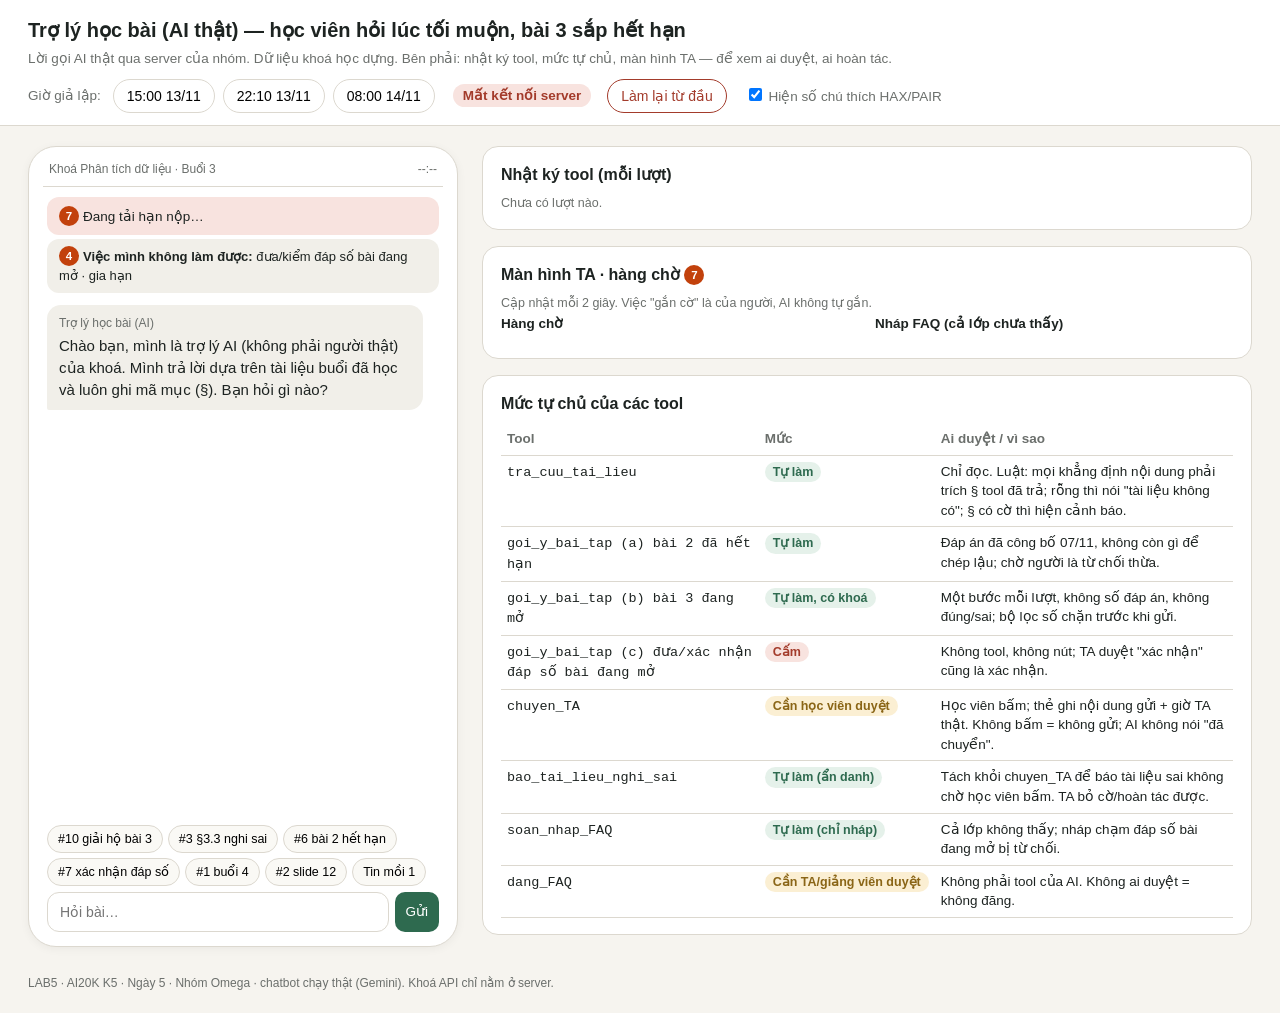
==== src/chatbot.html @ 08558491 "demo" ====
<!doctype html>
<html lang="vi"><head><meta charset="utf-8"><meta name="viewport" content="width=device-width,initial-scale=1">
<title>Trợ lý học bài · T2 Giáo dục · AI thật</title>
<link rel="stylesheet" href="chatbot.css">
</head>
<body>
<header>
 <h1>Trợ lý học bài (AI thật) — học viên hỏi lúc tối muộn, bài 3 sắp hết hạn</h1>
 <div class="sub">Lời gọi AI thật qua server của nhóm. Dữ liệu khoá học dựng. Bên phải: nhật ký tool, mức tự chủ, màn hình TA — để xem ai duyệt, ai hoàn tác.</div>
 <div class="toggle">
  <span>Giờ giả lập:</span>
  <button data-clock="2026-11-13T15:00">15:00 13/11</button>
  <button data-clock="2026-11-13T22:10">22:10 13/11</button>
  <button data-clock="2026-11-14T08:00">08:00 14/11</button>
  <span id="modelbadge" style="margin-left:10px"></span>
  <button class="reset" id="reset">Làm lại từ đầu</button>
  <span style="margin-left:10px"><label><input type="checkbox" id="ann" checked> Hiện số chú thích HAX/PAIR</label></span>
 </div>
</header>
<main>
 <section class="phone">
  <div class="bar"><span>Khoá Phân tích dữ liệu · Buổi 3</span><span id="clock">--:--</span></div>
  <div class="trip" id="deadline"><span class="n">7</span>Đang tải hạn nộp…</div>
  <div class="fixed"><span class="n">4</span><b>Việc mình không làm được:</b> đưa/kiểm đáp số bài đang mở · gia hạn</div>
  <div class="chat" id="chat"></div>
  <div class="sugg" id="sugg"></div>
  <form class="composer" id="form"><input id="msg" placeholder="Hỏi bài…" autocomplete="off" maxlength="1500"><button class="btn pri" id="send" type="submit">Gửi</button></form>
 </section>
 <aside>
  <div class="panel"><h2>Nhật ký tool (mỗi lượt)</h2><div class="log" id="log"><span class="hint">Chưa có lượt nào.</span></div></div>
  <div class="panel"><h2>Màn hình TA · hàng chờ <span class="n">7</span></h2>
   <div class="hint">Cập nhật mỗi 2 giây. Việc "gắn cờ" là của người, AI không tự gắn.</div>
   <div class="row2"><div><b style="font-size:13.5px">Hàng chờ</b><div id="queue"></div></div><div><b style="font-size:13.5px">Nháp FAQ (cả lớp chưa thấy)</b><div id="faq"></div></div></div>
   <div class="hint" id="flagsline" style="margin-top:8px"></div>
  </div>
  <div class="panel"><h2>Mức tự chủ của các tool</h2>
   <table><tr><th>Tool</th><th>Mức</th><th>Ai duyệt / vì sao</th></tr><tbody id="tools"></tbody></table></div>
 </aside>
</main>
<div class="foot">LAB5 · AI20K K5 · Ngày 5 · Nhóm Omega · chatbot chạy thật (Gemini). Khoá API chỉ nằm ở server.</div>
<div class="modal" id="modal"><div class="card"><b id="mtitle"></b><div id="mflag"></div><div class="verb" id="mtext"></div><div class="btns"><button class="btn" id="mclose">Đóng</button></div></div></div>
<script src="chatbot.js"></script>
</body></html>
---- src/chatbot.css ----
:root{--ink:#1d2321;--mut:#6b6f6c;--line:#dcd8cf;--bg:#f6f4ef;--card:#fff;--g:#2e6a4f;--gb:#e5f1ea;--a:#8a6516;--ab:#fbefd3;--r:#a33b2b;--rb:#f8e3df;--b:#28507a;--bb:#e3ecf6}
*{box-sizing:border-box}
body{margin:0;font-family:"Be Vietnam Pro","Noto Sans","Segoe UI",Arial,sans-serif;color:var(--ink);background:var(--bg);font-size:15px;line-height:1.45}
header{padding:16px 28px 10px;border-bottom:1px solid var(--line);background:#fff}
h1{font-size:20px;margin:0 0 4px}.sub{color:var(--mut);font-size:13.5px}
.toggle{display:flex;gap:8px;margin:10px 0 2px;flex-wrap:wrap;align-items:center}
.toggle span{font-size:13.5px;color:var(--mut);margin-right:4px}
.toggle button{border:1.5px solid var(--line);background:#fff;border-radius:999px;padding:6px 13px;font:inherit;font-size:14px;cursor:pointer}
.toggle button.on{border-color:var(--ink);background:var(--ink);color:#fff}
.toggle .reset{border-color:var(--r);color:var(--r)}
.badge{display:inline-block;padding:2px 10px;border-radius:999px;font-size:12.5px;font-weight:600;background:var(--gb);color:var(--g)}
.badge.off{background:var(--rb);color:var(--r)}
main{display:grid;grid-template-columns:430px 1fr;gap:24px;padding:20px 28px 28px;max-width:1400px}
.phone{background:#fff;border:1px solid var(--line);border-radius:28px;padding:14px;box-shadow:0 2px 10px rgba(0,0,0,.05);align-self:start}
.bar{display:flex;justify-content:space-between;font-size:12px;color:var(--mut);padding:0 6px 8px;border-bottom:1px solid var(--line)}
.trip{margin:10px 4px 4px;padding:9px 12px;border-radius:12px;background:var(--rb);font-size:13.5px}
.trip b{color:var(--r)}.trip.ok{background:var(--gb)}.trip.ok b{color:var(--g)}
.fixed{margin:4px;padding:7px 12px;border-radius:12px;background:#f1efe9;font-size:13px}
.chat{display:flex;flex-direction:column;gap:10px;padding:8px 4px;height:520px;overflow-y:auto}
.me{align-self:flex-end;background:var(--b);color:#fff;padding:9px 12px;border-radius:14px 14px 2px 14px;max-width:85%;white-space:pre-wrap;word-break:break-word}
.ai{align-self:flex-start;background:#f1efe9;padding:10px 12px;border-radius:14px 14px 14px 2px;max-width:96%;word-break:break-word}
.ai.err{background:var(--rb);border:1px solid #e9bdb4;color:var(--r)}
.ai.think{color:var(--mut);font-style:italic}
.ai .who{font-size:12px;color:var(--mut);margin-bottom:3px}
.conf{display:inline-block;font-size:12px;padding:2px 8px;border-radius:999px;margin:6px 0 2px;background:var(--ab);color:var(--a);font-weight:600}
.ev{font-size:12.5px;color:var(--mut);border-left:3px solid var(--line);padding-left:8px;margin-top:6px}
.box{border-radius:12px;padding:9px 12px;margin-top:8px;font-size:14px;white-space:pre-wrap}
.box.hold{background:var(--gb);border:1px solid #bcd9c8}.box.warn{background:var(--ab);border:1px solid #ecd59e}.box.done{background:var(--bb);border:1px solid #bcd0e6}.box.red{background:var(--rb);border:1px solid #e9bdb4}
.box h4{margin:0 0 3px;font-size:12.5px;color:var(--mut);font-weight:600}
.btns{display:flex;gap:6px;flex-wrap:wrap;margin-top:8px}
.btn{border:0;border-radius:10px;padding:7px 11px;font:inherit;font-size:13.5px;cursor:pointer;background:#e8e5de}
.btn:disabled{opacity:.5;cursor:not-allowed}
.btn.pri{background:var(--g);color:#fff}.btn.out{background:#fff;border:1.5px solid var(--ink)}.btn.danger{background:var(--r);color:#fff}.btn.sm{padding:3px 8px;font-size:12.5px}
.chip{display:inline-block;border:1.5px solid var(--b);color:var(--b);background:#fff;border-radius:999px;padding:1px 9px;font:inherit;font-size:13px;cursor:pointer;margin:2px 4px 0 0}
.chip.flag{border-color:var(--a);color:var(--a);background:var(--ab)}
.guard{display:inline-block;font-size:12px;background:var(--bb);color:var(--b);border:1px solid #bcd0e6;border-radius:8px;padding:2px 8px;margin:4px 4px 0 0}
.timer{font-variant-numeric:tabular-nums;font-weight:700}
.n{display:inline-flex;align-items:center;justify-content:center;width:20px;height:20px;border-radius:50%;background:#c2410c;color:#fff;font-size:11.5px;font-weight:700;margin-right:4px;vertical-align:1px;flex:none}
.hide-n .n{display:none}
.composer{display:flex;gap:6px;margin:6px 4px 0}
.composer input{flex:1;border:1.5px solid var(--line);border-radius:12px;padding:9px 12px;font:inherit;font-size:14px}
.sugg{display:flex;flex-wrap:wrap;gap:5px;margin:8px 4px 0}
.sugg button{border:1px solid var(--line);background:#faf9f5;border-radius:999px;padding:4px 10px;font:inherit;font-size:12.5px;cursor:pointer}
.sugg button:hover{border-color:var(--ink)}
textarea{width:100%;border:1.5px solid var(--line);border-radius:10px;padding:7px 9px;font:inherit;font-size:13.5px;margin-top:6px;resize:vertical}
aside{display:flex;flex-direction:column;gap:16px;min-width:0}
.panel{background:#fff;border:1px solid var(--line);border-radius:16px;padding:16px 18px}
.panel h2{font-size:16px;margin:0 0 8px}
.panel .hint{font-size:12.5px;color:var(--mut)}
table{border-collapse:collapse;width:100%;font-size:13.5px}td,th{border-bottom:1px solid var(--line);padding:6px 6px;text-align:left;vertical-align:top}th{color:var(--mut);font-weight:600}
.pill{display:inline-block;padding:1px 8px;border-radius:999px;font-size:12.5px;font-weight:600;white-space:nowrap}
.p-auto{background:var(--gb);color:var(--g)}.p-ask{background:var(--ab);color:var(--a)}.p-no{background:var(--rb);color:var(--r)}.p-sug{background:#eceae4;color:#555}
.log{max-height:230px;overflow-y:auto;font-size:13px}
.log .turn{border-bottom:1px dashed var(--line);padding:5px 0}
.log .turn .q{color:var(--mut);font-size:12px}
.log code{font-size:12.5px}
.qitem{border:1px solid var(--line);border-radius:12px;padding:8px 10px;margin-top:8px;font-size:13.5px;background:#fffdf9}
.qitem.faq{background:#f7fafd}
.qitem .meta{font-size:12px;color:var(--mut)}
.qitem .tag{display:inline-block;font-size:12px;font-weight:600;border-radius:999px;padding:1px 8px;background:var(--ab);color:var(--a);margin-right:4px}
.qitem .tag.urgent{background:var(--rb);color:var(--r)}
.qitem .tag.sus{background:var(--rb);color:var(--r)}
.row2{display:grid;grid-template-columns:1fr 1fr;gap:16px}
.modal{position:fixed;inset:0;background:rgba(0,0,0,.35);display:none;align-items:center;justify-content:center;z-index:10}
.modal.show{display:flex}.modal .card{background:#fff;border-radius:16px;padding:18px 20px;max-width:460px;margin:16px}
.modal .verb{border-left:4px solid var(--b);background:#faf9f5;padding:8px 12px;margin:8px 0;font-size:14px}
.foot{font-size:12px;color:var(--mut);padding:0 28px 20px}
@media(max-width:1100px){main{grid-template-columns:1fr}.row2{grid-template-columns:1fr}}
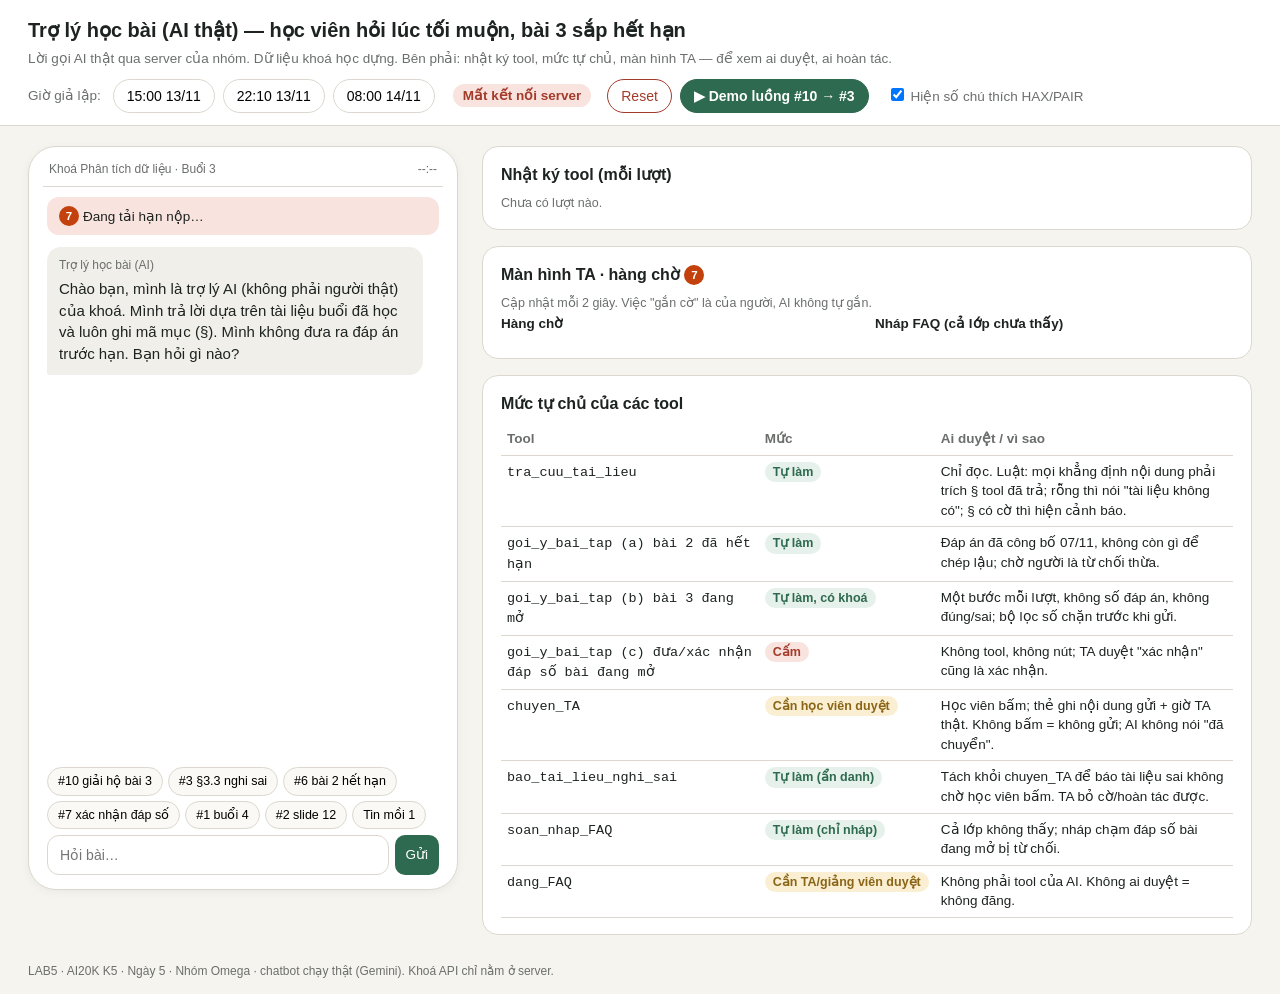
==== commit ef558ce4: "final submission" ====
--- a/src/chatbot.html
+++ b/src/chatbot.html
@@ -13,7 +13,8 @@
   <button data-clock="2026-11-13T22:10">22:10 13/11</button>
   <button data-clock="2026-11-14T08:00">08:00 14/11</button>
   <span id="modelbadge" style="margin-left:10px"></span>
-  <button class="reset" id="reset">Làm lại từ đầu</button>
+  <button class="reset" id="reset">Reset</button>
+  <button class="demo" id="demostart">▶ Demo luồng #10 → #3</button>
   <span style="margin-left:10px"><label><input type="checkbox" id="ann" checked> Hiện số chú thích HAX/PAIR</label></span>
  </div>
 </header>
@@ -21,7 +22,7 @@
  <section class="phone">
   <div class="bar"><span>Khoá Phân tích dữ liệu · Buổi 3</span><span id="clock">--:--</span></div>
   <div class="trip" id="deadline"><span class="n">7</span>Đang tải hạn nộp…</div>
-  <div class="fixed"><span class="n">4</span><b>Việc mình không làm được:</b> đưa/kiểm đáp số bài đang mở · gia hạn</div>
+  <!-- <div class="fixed"><span class="n">4</span><b>Việc mình không làm được:</b> đưa/kiểm đáp số bài đang mở · gia hạn</div> -->
   <div class="chat" id="chat"></div>
   <div class="sugg" id="sugg"></div>
   <form class="composer" id="form"><input id="msg" placeholder="Hỏi bài…" autocomplete="off" maxlength="1500"><button class="btn pri" id="send" type="submit">Gửi</button></form>
@@ -39,5 +40,7 @@
 </main>
 <div class="foot">LAB5 · AI20K K5 · Ngày 5 · Nhóm Omega · chatbot chạy thật (Gemini). Khoá API chỉ nằm ở server.</div>
 <div class="modal" id="modal"><div class="card"><b id="mtitle"></b><div id="mflag"></div><div class="verb" id="mtext"></div><div class="btns"><button class="btn" id="mclose">Đóng</button></div></div></div>
+<div id="demobox" class="demobox" style="display:none"></div>
 <script src="chatbot.js"></script>
+<script src="demo.js"></script>
 </body></html>
--- a/src/chatbot.css
+++ b/src/chatbot.css
@@ -66,3 +66,19 @@
 .modal .verb{border-left:4px solid var(--b);background:#faf9f5;padding:8px 12px;margin:8px 0;font-size:14px}
 .foot{font-size:12px;color:var(--mut);padding:0 28px 20px}
 @media(max-width:1100px){main{grid-template-columns:1fr}.row2{grid-template-columns:1fr}}
+.toggle .demo{border-color:var(--g);background:var(--g);color:#fff;font-weight:600}
+.demobox{position:fixed;right:18px;bottom:18px;width:400px;max-height:85vh;overflow:auto;background:#fff;border:2px solid var(--g);border-radius:16px;box-shadow:0 8px 30px rgba(0,0,0,.22);padding:14px 16px;z-index:50;font-size:14px}
+.demobox .case{display:inline-block;font-size:11.5px;font-weight:700;padding:2px 9px;border-radius:999px;background:var(--ab);color:var(--a);margin-right:6px}
+.demobox .step{font-size:12px;color:var(--mut)}
+.demobox h3{margin:4px 0 6px;font-size:16px}
+.demobox .why{background:var(--rb);border-radius:10px;padding:7px 10px;margin:6px 0;font-size:13.5px}
+.demobox .look{background:var(--gb);border-radius:10px;padding:7px 10px;margin:6px 0;font-size:13.5px}
+.demobox .row{display:flex;gap:8px;margin-top:10px}
+.demobox button{font:inherit;font-size:14px;border-radius:999px;padding:7px 16px;cursor:pointer;border:1.5px solid var(--line);background:#fff}
+.demobox button.pri{background:var(--g);border-color:var(--g);color:#fff;font-weight:600}
+.demobox button:disabled{opacity:.5;cursor:wait}
+.hl{outline:3px solid #e0a100;outline-offset:2px}
+
+.faqedit{margin-top:8px;padding-top:6px;border-top:1px dashed var(--line)}
+.faqedit input{width:100%;border:1.5px solid var(--line);border-radius:10px;padding:6px 9px;font:inherit;font-size:13.5px;margin-top:6px}
+.ai.ta{background:var(--gb);border:1.5px solid var(--g)}
